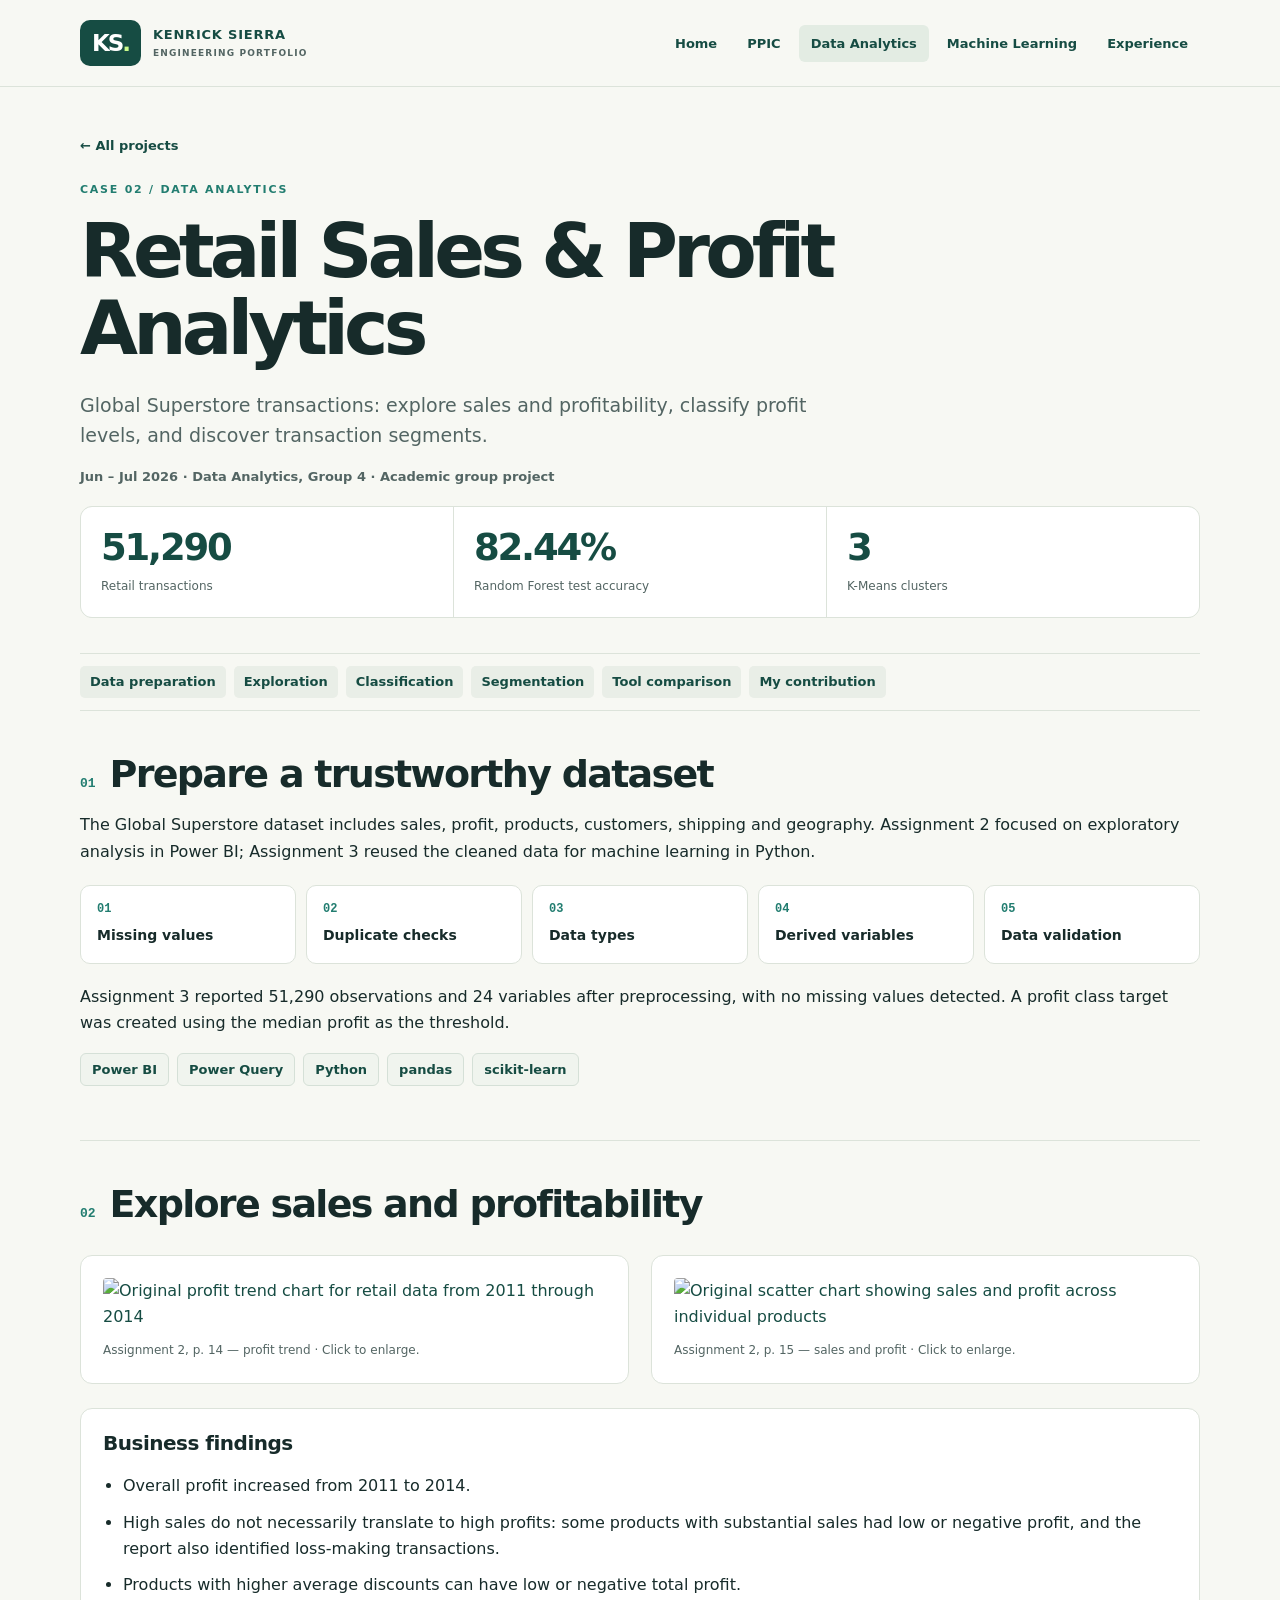
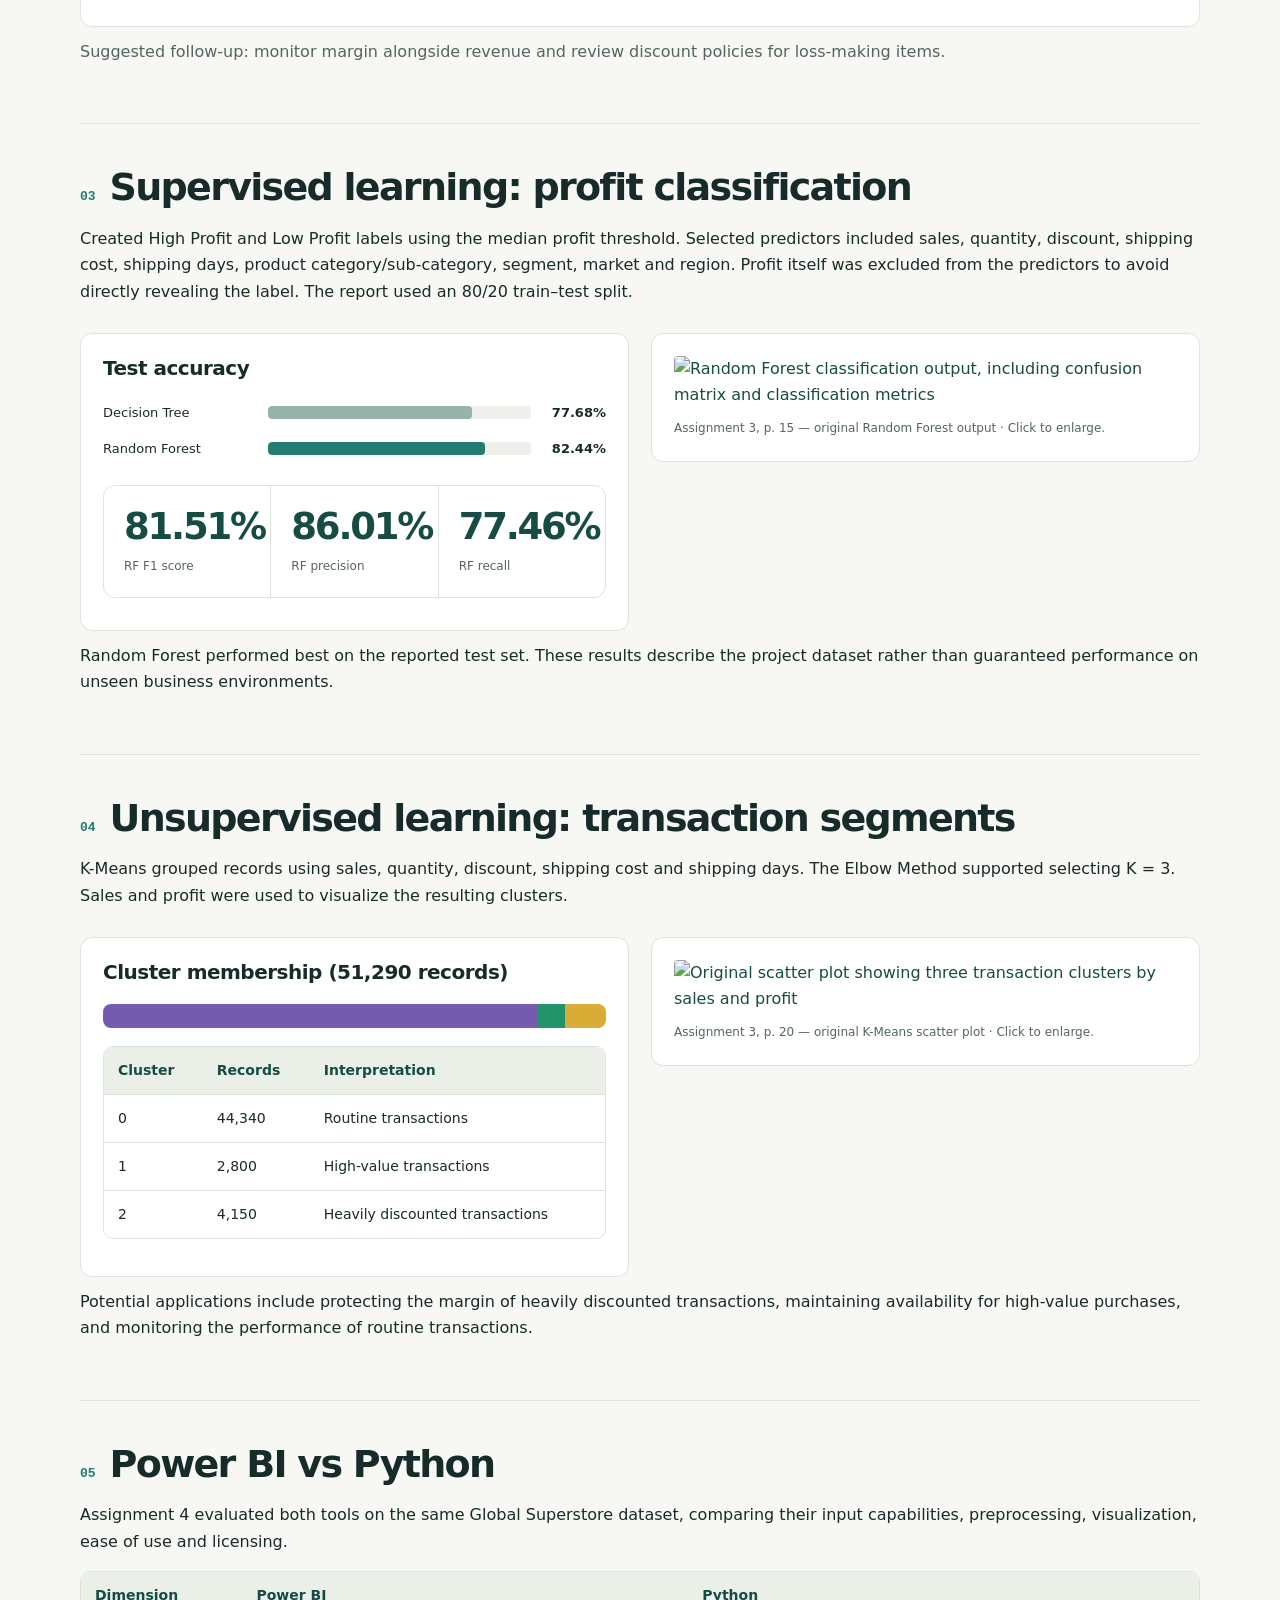
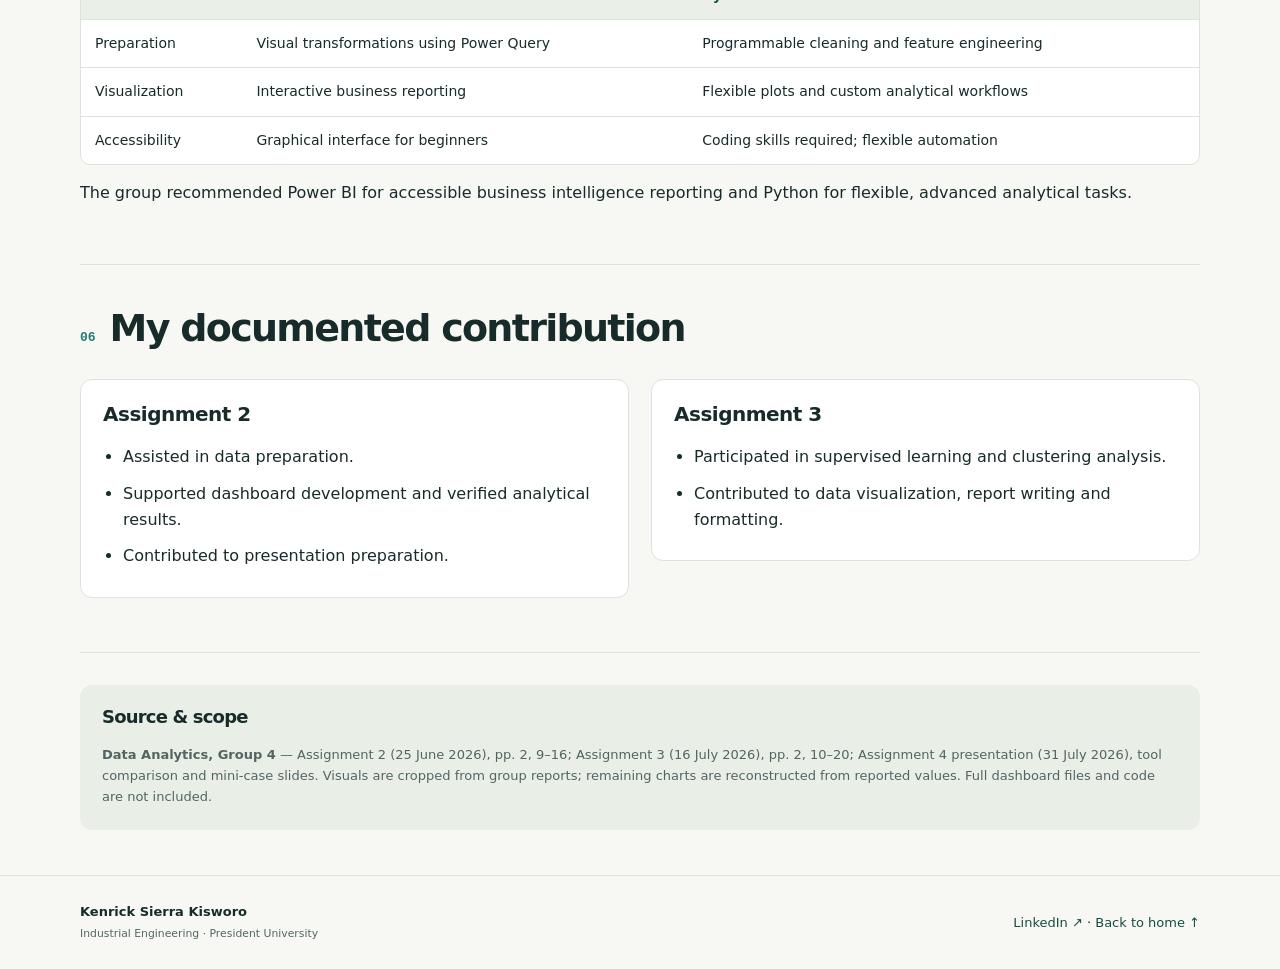
==== data-analytics.html @ 4f552303 "Add files via upload" ====
<!doctype html>
<html lang="en"><head><meta charset="utf-8"><meta name="viewport" content="width=device-width, initial-scale=1"><meta name="description" content="Retail Sales & Profit Analytics — academic portfolio of Kenrick Sierra Kisworo, Industrial Engineering."><title>Retail Sales & Profit Analytics | Kenrick Sierra Kisworo</title><link rel="stylesheet" href="style.css"></head>
<body><a class="skip" href="#main">Skip to content</a><header><div class="nav wrap"><a class="brand" href="index.html"><span class="monogram">KS<span>.</span></span><span>KENRICK SIERRA<small>ENGINEERING PORTFOLIO</small></span></a><nav aria-label="Main navigation"><a href="index.html">Home</a><a href="ppic.html">PPIC</a><a href="data-analytics.html" aria-current="page">Data Analytics</a><a href="machine-learning.html">Machine Learning</a><a href="experience.html">Experience</a></nav></div></header><main id="main" class="wrap"><section class="casehero"><a class="back" href="index.html#projects">← All projects</a><p class="eyebrow">CASE 02 / DATA ANALYTICS</p><h1>Retail Sales &amp; Profit Analytics</h1><p class="lead">Global Superstore transactions: explore sales and profitability, classify profit levels, and discover transaction segments.</p><p class="meta">Jun – Jul 2026 · Data Analytics, Group 4 · Academic group project</p><div class="metrics"><div><strong>51,290</strong><span>Retail transactions</span></div><div><strong>82.44%</strong><span>Random Forest test accuracy</span></div><div><strong>3</strong><span>K-Means clusters</span></div></div></section><div class="toc" aria-label="Contents"><a href="#prep">Data preparation</a><a href="#eda">Exploration</a><a href="#models">Classification</a><a href="#segments">Segmentation</a><a href="#tools">Tool comparison</a><a href="#role">My contribution</a></div><section class="chapter" id="prep"><div class="sectitle"><span>01</span><h2>Prepare a trustworthy dataset</h2></div><p>The Global Superstore dataset includes sales, profit, products, customers, shipping and geography. Assignment 2 focused on exploratory analysis in Power BI; Assignment 3 reused the cleaned data for machine learning in Python.</p><div class="steps"><div><b>01</b>Missing values</div><div><b>02</b>Duplicate checks</div><div><b>03</b>Data types</div><div><b>04</b>Derived variables</div><div><b>05</b>Data validation</div></div><p>Assignment 3 reported 51,290 observations and 24 variables after preprocessing, with no missing values detected. A profit class target was created using the median profit as the threshold.</p><div class="tags"><span>Power BI</span><span>Power Query</span><span>Python</span><span>pandas</span><span>scikit-learn</span></div></section><section class="chapter" id="eda"><div class="sectitle"><span>02</span><h2>Explore sales and profitability</h2></div><div class="two"><figure><a href="assets/retail-trend.png"><img src="assets/retail-trend.png" alt="Original profit trend chart for retail data from 2011 through 2014" loading="lazy"></a><figcaption>Assignment 2, p. 14 — profit trend · Click to enlarge.</figcaption></figure><figure><a href="assets/retail-sales-profit.png"><img src="assets/retail-sales-profit.png" alt="Original scatter chart showing sales and profit across individual products" loading="lazy"></a><figcaption>Assignment 2, p. 15 — sales and profit · Click to enlarge.</figcaption></figure></div><div class="panel"><h3>Business findings</h3><ul class="clean"><li>Overall profit increased from 2011 to 2014.</li><li>High sales do not necessarily translate to high profits: some products with substantial sales had low or negative profit, and the report also identified loss-making transactions.</li><li>Products with higher average discounts can have low or negative total profit.</li></ul></div><p class="muted">Suggested follow-up: monitor margin alongside revenue and review discount policies for loss-making items.</p></section><section class="chapter" id="models"><div class="sectitle"><span>03</span><h2>Supervised learning: profit classification</h2></div><p>Created High Profit and Low Profit labels using the median profit threshold. Selected predictors included sales, quantity, discount, shipping cost, shipping days, product category/sub-category, segment, market and region. Profit itself was excluded from the predictors to avoid directly revealing the label. The report used an 80/20 train–test split.</p><div class="two"><div class="panel"><h3>Test accuracy</h3><div class="bars"><div class="barrow"><span>Decision Tree</span><div class="track"><div class="fill " style="width:77.680%"></div></div><b>77.68%</b></div><div class="barrow"><span>Random Forest</span><div class="track"><div class="fill selected" style="width:82.440%"></div></div><b>82.44%</b></div></div><div class="metrics"><div><strong>81.51%</strong><span>RF F1 score</span></div><div><strong>86.01%</strong><span>RF precision</span></div><div><strong>77.46%</strong><span>RF recall</span></div></div></div><figure><a href="assets/retail-rf.png"><img src="assets/retail-rf.png" alt="Random Forest classification output, including confusion matrix and classification metrics" loading="lazy"></a><figcaption>Assignment 3, p. 15 — original Random Forest output · Click to enlarge.</figcaption></figure></div><p>Random Forest performed best on the reported test set. These results describe the project dataset rather than guaranteed performance on unseen business environments.</p></section><section class="chapter" id="segments"><div class="sectitle"><span>04</span><h2>Unsupervised learning: transaction segments</h2></div><p>K-Means grouped records using sales, quantity, discount, shipping cost and shipping days. The Elbow Method supported selecting K = 3. Sales and profit were used to visualize the resulting clusters.</p><div class="two"><div class="panel"><h3>Cluster membership (51,290 records)</h3><div class="stack"><i style="width:86.45%"></i><i style="width:5.46%"></i><i style="width:8.09%"></i></div><div class="tablewrap"><table><thead><tr><th scope="col">Cluster</th><th scope="col">Records</th><th scope="col">Interpretation</th></tr></thead><tbody><tr><td>0</td><td>44,340</td><td>Routine transactions</td></tr><tr><td>1</td><td>2,800</td><td>High-value transactions</td></tr><tr><td>2</td><td>4,150</td><td>Heavily discounted transactions</td></tr></tbody></table></div></div><figure><a href="assets/retail-clusters.png"><img src="assets/retail-clusters.png" alt="Original scatter plot showing three transaction clusters by sales and profit" loading="lazy"></a><figcaption>Assignment 3, p. 20 — original K-Means scatter plot · Click to enlarge.</figcaption></figure></div><p>Potential applications include protecting the margin of heavily discounted transactions, maintaining availability for high-value purchases, and monitoring the performance of routine transactions.</p></section><section class="chapter" id="tools"><div class="sectitle"><span>05</span><h2>Power BI vs Python</h2></div><p>Assignment 4 evaluated both tools on the same Global Superstore dataset, comparing their input capabilities, preprocessing, visualization, ease of use and licensing.</p><div class="tablewrap"><table><thead><tr><th scope="col">Dimension</th><th scope="col">Power BI</th><th scope="col">Python</th></tr></thead><tbody><tr><td>Preparation</td><td>Visual transformations using Power Query</td><td>Programmable cleaning and feature engineering</td></tr><tr><td>Visualization</td><td>Interactive business reporting</td><td>Flexible plots and custom analytical workflows</td></tr><tr><td>Accessibility</td><td>Graphical interface for beginners</td><td>Coding skills required; flexible automation</td></tr></tbody></table></div><p>The group recommended Power BI for accessible business intelligence reporting and Python for flexible, advanced analytical tasks.</p></section><section class="chapter" id="role"><div class="sectitle"><span>06</span><h2>My documented contribution</h2></div><div class="two"><div class="panel"><h3>Assignment 2</h3><ul class="clean"><li>Assisted in data preparation.</li><li>Supported dashboard development and verified analytical results.</li><li>Contributed to presentation preparation.</li></ul></div><div class="panel"><h3>Assignment 3</h3><ul class="clean"><li>Participated in supervised learning and clustering analysis.</li><li>Contributed to data visualization, report writing and formatting.</li></ul></div></div></section><section class="source"><h2>Source &amp; scope</h2><p><b>Data Analytics, Group 4</b> — Assignment 2 (25 June 2026), pp. 2, 9–16; Assignment 3 (16 July 2026), pp. 2, 10–20; Assignment 4 presentation (31 July 2026), tool comparison and mini-case slides. Visuals are cropped from group reports; remaining charts are reconstructed from reported values. Full dashboard files and code are not included.</p></section></main><footer><div class="wrap foot"><div><b>Kenrick Sierra Kisworo</b><br><small>Industrial Engineering · President University</small></div><div><a href="https://www.linkedin.com/in/kenrick-sierra-kisworo/">LinkedIn ↗</a> · <a href="index.html">Back to home ↑</a></div></div></footer></body></html>
---- style.css ----
/* Static, responsive portfolio. Change the palette here. */
:root{--ink:#172b2a;--muted:#536563;--paper:#f7f8f3;--white:#fff;--green:#164c43;--lime:#c9fa8b;--line:#dce3da;--teal:#227d70;--warm:#c18460;--max:1120px}*{box-sizing:border-box}html{scroll-behavior:smooth;scroll-padding-top:20px}body{margin:0;background:var(--paper);color:var(--ink);font:16px/1.65 system-ui,-apple-system,BlinkMacSystemFont,'Segoe UI',sans-serif}a{color:var(--green);text-decoration:none}a:hover{text-decoration:underline}a:focus-visible{outline:3px solid #ad710b;outline-offset:4px}img{max-width:100%;height:auto;display:block}.wrap{width:min(var(--max),calc(100% - 48px));margin:auto}.skip{position:absolute;left:-999px}.skip:focus{left:12px;top:12px;background:white;padding:10px;z-index:10}header{border-bottom:1px solid var(--line);background:var(--paper)}.nav{display:flex;align-items:center;justify-content:space-between;gap:20px;padding:20px 0}.brand{display:flex;gap:12px;align-items:center;line-height:1.15;font-size:13px;font-weight:800;letter-spacing:.06em;white-space:nowrap}.brand small{display:block;font-size:9px;color:var(--muted);margin-top:5px;letter-spacing:.13em}.monogram{display:grid;place-items:center;display:block;background:var(--green);color:white;font-size:23px;font-weight:800;padding:10px 12px;border-radius:10px;letter-spacing:-.09em}.monogram span{color:var(--lime)}nav{display:flex;gap:6px;flex-wrap:wrap;justify-content:flex-end}nav a{padding:8px 12px;border-radius:6px;font-size:13px;font-weight:650}nav a[aria-current=page]{background:#e3ece3}h1,h2,h3,p{margin-top:0}h1{font-size:clamp(42px,6vw,75px);line-height:1.03;letter-spacing:-.065em;margin-bottom:22px;font-weight:760}h1 em{font-style:normal;color:var(--teal)}h2{font-size:clamp(25px,3.5vw,38px);line-height:1.15;letter-spacing:-.045em;margin-bottom:16px}h3{font-size:20px;line-height:1.28;letter-spacing:-.025em;margin-bottom:12px}p{margin-bottom:16px}.eyebrow{font-size:11px;letter-spacing:.16em;font-weight:800;text-transform:uppercase;color:var(--teal);margin-bottom:14px}.lead{font-size:19px;line-height:1.6;color:var(--muted);max-width:780px}.hero{display:grid;grid-template-columns:1.25fr .75fr;gap:35px;align-items:center;padding:75px 0 45px}.heroart{background:var(--green);border-radius:22px;padding:25px;color:var(--lime);box-shadow:0 15px 40px #164c4315;overflow:hidden}.heroart svg{width:100%;display:block;margin:24px 0}.artlabel,.artfoot{font-size:10px;letter-spacing:.1em;font-weight:700}.artfoot{display:flex;justify-content:space-between;gap:8px;color:#e4eee5}.actions{display:flex;gap:12px;flex-wrap:wrap;margin-top:26px}.button{display:inline-block;border-radius:9px;background:var(--green);color:white;padding:12px 19px;font-weight:750;font-size:14px}.button.secondary{background:transparent;color:var(--green);border:1px solid #9cafa1}.button:hover{background:#276358;text-decoration:none;color:white}.metrics{display:grid;grid-template-columns:repeat(auto-fit,minmax(140px,1fr));gap:1px;border:1px solid var(--line);border-radius:12px;background:var(--line);overflow:hidden;margin:18px 0 10px}.metrics>div{background:var(--white);padding:20px}.metrics strong{display:block;font-size:clamp(24px,3vw,37px);line-height:1.15;letter-spacing:-.06em;color:var(--green);font-variant-numeric:tabular-nums}.metrics span{display:block;font-size:12px;color:var(--muted);margin-top:8px}.chapter{padding:42px 0;border-bottom:1px solid var(--line)}.sectitle{display:flex;align-items:baseline;gap:14px}.sectitle>span{font:700 13px/1.2 ui-monospace,monospace;color:var(--teal)}.muted,.small{color:var(--muted)}.small{font-size:13px;margin:12px 0 0}.projectgrid{display:grid;grid-template-columns:repeat(3,minmax(0,1fr));gap:18px;margin-top:24px}.project{display:flex;flex-direction:column;border:1px solid var(--line);border-radius:15px;overflow:hidden;background:white;color:var(--ink);transition:transform .18s,box-shadow .18s}.project:hover{transform:translateY(-4px);box-shadow:0 12px 30px #183a2812;text-decoration:none}.tile{height:180px;padding:20px;position:relative;overflow:hidden;background:var(--green);color:white}.tile>span{font:700 10px/1.3 ui-monospace,monospace;letter-spacing:.07em}.tile strong{display:block;font-size:47px;letter-spacing:-.07em;line-height:1.1;position:relative;z-index:1;margin-top:15px}.tile strong span{display:block;font-size:16px;letter-spacing:0;font-weight:500;color:#e0f2dd}.tile2{background:#345f6d}.tile3{background:#393f61}.mini{position:absolute;bottom:0;right:14px;width:42%;height:110px;display:flex;align-items:flex-end;gap:5px;opacity:.4}.mini i{display:block;background:var(--lime);width:18%;border-radius:3px 3px 0 0}.stripe{position:absolute;bottom:17px;right:10px;display:flex;flex-direction:column;gap:7px;opacity:.35;width:37%}.stripe i{background:#a8e9e7;height:13px;border-radius:3px}.stripe i:nth-child(2){width:65%}.stripe i:nth-child(3){width:83%}.matrixmini{position:absolute;bottom:15px;right:15px;display:grid;grid-template-columns:repeat(2,30px);gap:5px;opacity:.4}.matrixmini i{height:30px;background:#c9fa8b;border-radius:5px}.matrixmini i:nth-child(2),.matrixmini i:nth-child(3){opacity:.2}.projectbody{padding:22px;display:flex;flex-direction:column;flex:1}.projectbody p:not(.eyebrow){font-size:14px;color:var(--muted)}.arrow{font-weight:750;color:var(--teal);margin-top:auto;font-size:14px}.two{display:grid;grid-template-columns:repeat(2,minmax(0,1fr));gap:22px;align-items:start}.panel,figure{border:1px solid var(--line);background:white;padding:22px;border-radius:12px;margin:12px 0}.tags{display:flex;flex-wrap:wrap;gap:8px;margin:12px 0}.tags span{border:1px solid #d5e0d7;background:#f0f4ee;padding:5px 11px;border-radius:6px;font-size:13px;color:var(--green);font-weight:600}.casehero{padding:45px 0 25px}.casehero h1{max-width:1000px}.back{display:inline-block;font-size:13px;font-weight:700;margin-bottom:24px}.meta{color:var(--muted);font-size:13px;font-weight:600}.toc{display:flex;gap:8px;flex-wrap:wrap;border-block:1px solid var(--line);padding:12px 0}.toc a{font-size:13px;font-weight:700;padding:5px 10px;border-radius:5px;background:#e9eee7}.steps{display:grid;grid-template-columns:repeat(auto-fit,minmax(135px,1fr));gap:10px;margin:20px 0}.steps div{background:white;border:1px solid var(--line);border-radius:10px;padding:16px;font-weight:700;font-size:14px}.steps b{display:block;color:var(--teal);font:700 12px ui-monospace,monospace;margin-bottom:8px}.note{border-left:4px solid var(--teal);background:#e7f0e5;padding:15px 18px;border-radius:0 8px 8px 0;font-size:14px;margin:18px 0}.tablewrap{overflow-x:auto;border:1px solid var(--line);border-radius:10px;margin:15px 0}table{width:100%;border-collapse:collapse;text-align:left;font-size:14px;background:white}th,td{padding:12px 14px;border-bottom:1px solid var(--line);vertical-align:top}th{background:#eaf0e8;color:var(--green);font-weight:700}tbody tr:last-child td,tbody tr:last-child th{border-bottom:0}.bars{display:grid;gap:15px;padding:8px 0}.barrow{display:grid;grid-template-columns: minmax(95px,155px) 1fr 65px;gap:10px;align-items:center;font-size:13px}.barrow b{text-align:right;font-variant-numeric:tabular-nums}.track,.pairtrack{height:13px;background:#edf0eb;border-radius:4px;overflow:hidden}.fill{height:100%;background:#97b3aa;border-radius:4px}.fill.selected{background:var(--teal)}.legend{display:flex;gap:16px;flex-wrap:wrap;font-size:12px;color:var(--muted);margin-bottom:12px}.legend i{display:inline-block;width:10px;height:10px;border-radius:2px;margin-right:5px}.before{background:var(--warm)}.after{background:var(--teal)}.wcchart{display:grid;gap:10px}.wcrow{display:grid;grid-template-columns:55px 1fr 125px;align-items:center;gap:12px;font-size:12px;font-variant-numeric:tabular-nums}.pair{display:grid;gap:3px;position:relative}.pair:after{content:"";position:absolute;left:76.923%;height:100%;border-left:1px dashed #293b37;top:0}.pairtrack{height:8px}.pairtrack i{display:block;height:100%;border-radius:2px}.clean{padding-left:20px;margin:0}.clean li{padding:5px 0}.source{background:#e9eee7;border-radius:12px;padding:22px;margin:32px 0 45px;font-size:13px;color:var(--muted)}.source h2{font-size:18px;color:var(--ink)}.source p{margin-bottom:0}figure img{width:100%;object-fit:contain;border-radius:4px}figcaption{font-size:12px;color:var(--muted);padding-top:10px}.stack{display:flex;overflow:hidden;border-radius:8px;height:24px;margin:18px 0}.stack i:nth-child(1){background:#755bb0}.stack i:nth-child(2){background:#23936a}.stack i:nth-child(3){background:#d7ad36}.matrix{text-align:center}.matrix th{font-size:12px}.matrix td{font-size:18px;font-weight:750}.correct{background:#dfeee0;color:#205b40}.wrong{background:#f6e7df;color:#8b442a}.timeline{display:grid;gap:12px}.timeline article{padding:20px 22px;border:1px solid var(--line);background:white;border-radius:10px}.timeline article>span{font-size:11px;letter-spacing:.08em;color:var(--teal);font-weight:750}.timeline h3{margin:8px 0}.timeline p{margin:0}.foot{display:flex;justify-content:space-between;gap:15px;align-items:center;padding:25px 0;font-size:13px}.foot small{color:var(--muted)}footer{border-top:1px solid var(--line)}@media(max-width:820px){.hero{grid-template-columns:1fr;padding:45px 0 25px}.heroart{max-width:500px}.projectgrid{grid-template-columns:1fr 1fr}.nav{align-items:flex-start;flex-direction:column;gap:12px}nav{justify-content:flex-start}.two{grid-template-columns:1fr}.casehero{padding-top:30px}}@media(max-width:520px){.wrap{width:calc(100% - 32px)}.projectgrid{grid-template-columns:1fr}.metrics{grid-template-columns:1fr}.metrics>div{padding:15px}.heroart{padding:17px}.nav a{padding:6px 8px;font-size:12px}.brand{padding:0!important}.chapter{padding:30px 0}.panel,figure{padding:14px}.barrow{grid-template-columns:93px 1fr 58px;gap:6px;font-size:11px}.wcrow{grid-template-columns:44px 1fr 95px;gap:6px;font-size:10px}th,td{padding:9px;font-size:12px}.foot{flex-direction:column;align-items:flex-start}.lead{font-size:17px}}@media(prefers-reduced-motion:reduce){html{scroll-behavior:auto}.project{transition:none}}
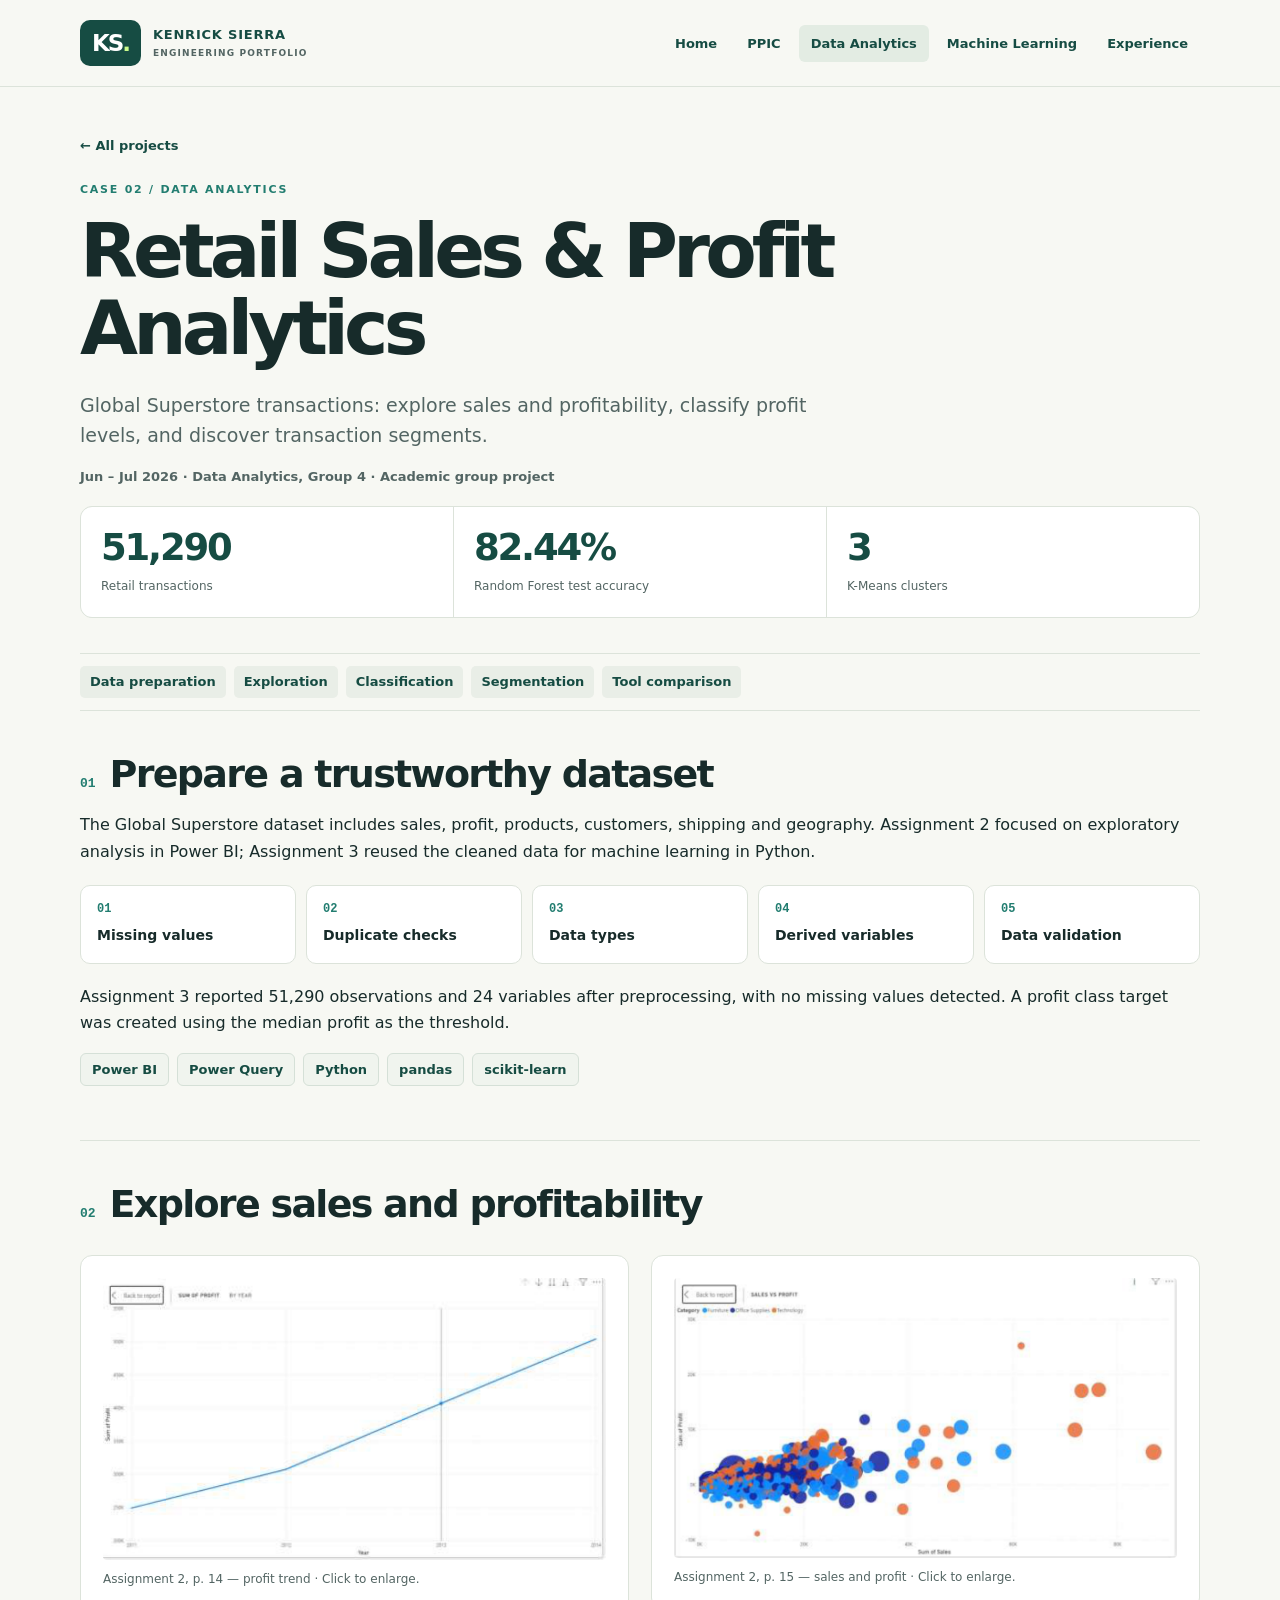
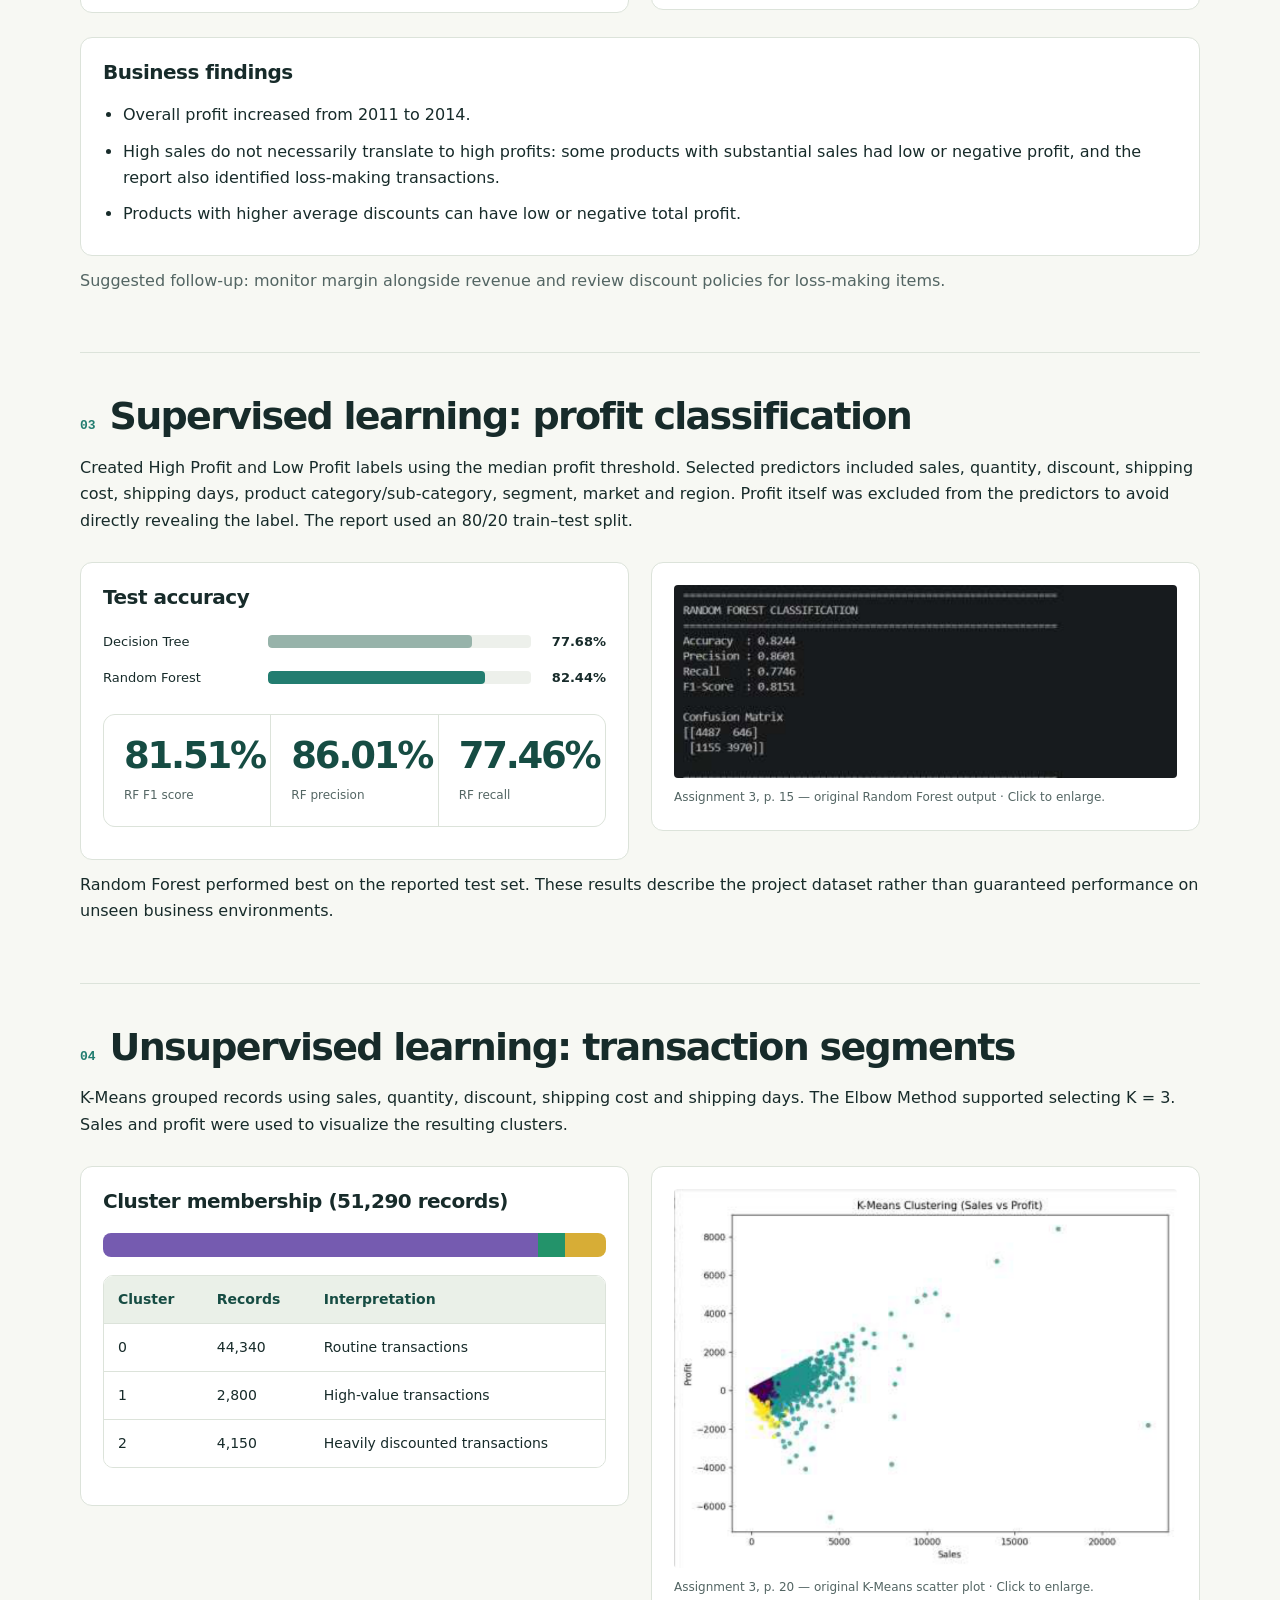
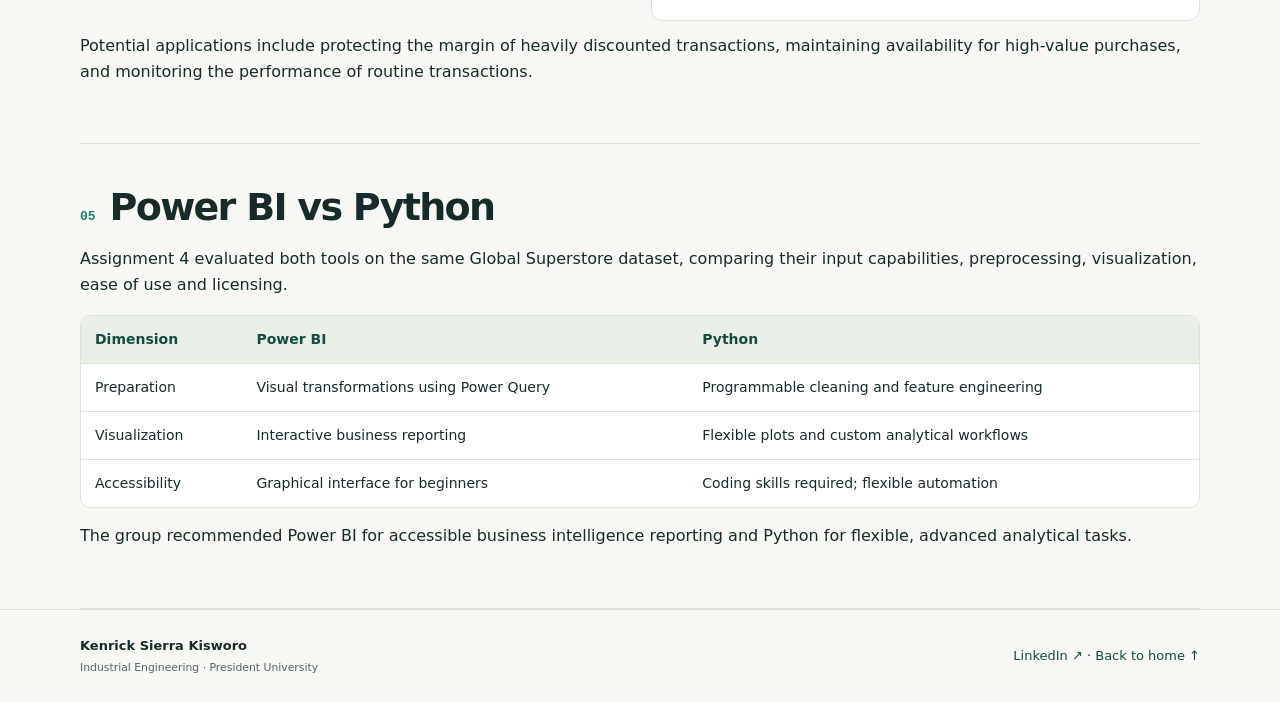
==== commit f09c7a51: "Rename data-analytics.html.txt to data-analytics.html" ====
--- a/data-analytics.html
+++ b/data-analytics.html
@@ -1,3 +1,25 @@
 <!doctype html>
-<html lang="en"><head><meta charset="utf-8"><meta name="viewport" content="width=device-width, initial-scale=1"><meta name="description" content="Retail Sales & Profit Analytics — academic portfolio of Kenrick Sierra Kisworo, Industrial Engineering."><title>Retail Sales & Profit Analytics | Kenrick Sierra Kisworo</title><link rel="stylesheet" href="style.css"></head>
-<body><a class="skip" href="#main">Skip to content</a><header><div class="nav wrap"><a class="brand" href="index.html"><span class="monogram">KS<span>.</span></span><span>KENRICK SIERRA<small>ENGINEERING PORTFOLIO</small></span></a><nav aria-label="Main navigation"><a href="index.html">Home</a><a href="ppic.html">PPIC</a><a href="data-analytics.html" aria-current="page">Data Analytics</a><a href="machine-learning.html">Machine Learning</a><a href="experience.html">Experience</a></nav></div></header><main id="main" class="wrap"><section class="casehero"><a class="back" href="index.html#projects">← All projects</a><p class="eyebrow">CASE 02 / DATA ANALYTICS</p><h1>Retail Sales &amp; Profit Analytics</h1><p class="lead">Global Superstore transactions: explore sales and profitability, classify profit levels, and discover transaction segments.</p><p class="meta">Jun – Jul 2026 · Data Analytics, Group 4 · Academic group project</p><div class="metrics"><div><strong>51,290</strong><span>Retail transactions</span></div><div><strong>82.44%</strong><span>Random Forest test accuracy</span></div><div><strong>3</strong><span>K-Means clusters</span></div></div></section><div class="toc" aria-label="Contents"><a href="#prep">Data preparation</a><a href="#eda">Exploration</a><a href="#models">Classification</a><a href="#segments">Segmentation</a><a href="#tools">Tool comparison</a><a href="#role">My contribution</a></div><section class="chapter" id="prep"><div class="sectitle"><span>01</span><h2>Prepare a trustworthy dataset</h2></div><p>The Global Superstore dataset includes sales, profit, products, customers, shipping and geography. Assignment 2 focused on exploratory analysis in Power BI; Assignment 3 reused the cleaned data for machine learning in Python.</p><div class="steps"><div><b>01</b>Missing values</div><div><b>02</b>Duplicate checks</div><div><b>03</b>Data types</div><div><b>04</b>Derived variables</div><div><b>05</b>Data validation</div></div><p>Assignment 3 reported 51,290 observations and 24 variables after preprocessing, with no missing values detected. A profit class target was created using the median profit as the threshold.</p><div class="tags"><span>Power BI</span><span>Power Query</span><span>Python</span><span>pandas</span><span>scikit-learn</span></div></section><section class="chapter" id="eda"><div class="sectitle"><span>02</span><h2>Explore sales and profitability</h2></div><div class="two"><figure><a href="assets/retail-trend.png"><img src="assets/retail-trend.png" alt="Original profit trend chart for retail data from 2011 through 2014" loading="lazy"></a><figcaption>Assignment 2, p. 14 — profit trend · Click to enlarge.</figcaption></figure><figure><a href="assets/retail-sales-profit.png"><img src="assets/retail-sales-profit.png" alt="Original scatter chart showing sales and profit across individual products" loading="lazy"></a><figcaption>Assignment 2, p. 15 — sales and profit · Click to enlarge.</figcaption></figure></div><div class="panel"><h3>Business findings</h3><ul class="clean"><li>Overall profit increased from 2011 to 2014.</li><li>High sales do not necessarily translate to high profits: some products with substantial sales had low or negative profit, and the report also identified loss-making transactions.</li><li>Products with higher average discounts can have low or negative total profit.</li></ul></div><p class="muted">Suggested follow-up: monitor margin alongside revenue and review discount policies for loss-making items.</p></section><section class="chapter" id="models"><div class="sectitle"><span>03</span><h2>Supervised learning: profit classification</h2></div><p>Created High Profit and Low Profit labels using the median profit threshold. Selected predictors included sales, quantity, discount, shipping cost, shipping days, product category/sub-category, segment, market and region. Profit itself was excluded from the predictors to avoid directly revealing the label. The report used an 80/20 train–test split.</p><div class="two"><div class="panel"><h3>Test accuracy</h3><div class="bars"><div class="barrow"><span>Decision Tree</span><div class="track"><div class="fill " style="width:77.680%"></div></div><b>77.68%</b></div><div class="barrow"><span>Random Forest</span><div class="track"><div class="fill selected" style="width:82.440%"></div></div><b>82.44%</b></div></div><div class="metrics"><div><strong>81.51%</strong><span>RF F1 score</span></div><div><strong>86.01%</strong><span>RF precision</span></div><div><strong>77.46%</strong><span>RF recall</span></div></div></div><figure><a href="assets/retail-rf.png"><img src="assets/retail-rf.png" alt="Random Forest classification output, including confusion matrix and classification metrics" loading="lazy"></a><figcaption>Assignment 3, p. 15 — original Random Forest output · Click to enlarge.</figcaption></figure></div><p>Random Forest performed best on the reported test set. These results describe the project dataset rather than guaranteed performance on unseen business environments.</p></section><section class="chapter" id="segments"><div class="sectitle"><span>04</span><h2>Unsupervised learning: transaction segments</h2></div><p>K-Means grouped records using sales, quantity, discount, shipping cost and shipping days. The Elbow Method supported selecting K = 3. Sales and profit were used to visualize the resulting clusters.</p><div class="two"><div class="panel"><h3>Cluster membership (51,290 records)</h3><div class="stack"><i style="width:86.45%"></i><i style="width:5.46%"></i><i style="width:8.09%"></i></div><div class="tablewrap"><table><thead><tr><th scope="col">Cluster</th><th scope="col">Records</th><th scope="col">Interpretation</th></tr></thead><tbody><tr><td>0</td><td>44,340</td><td>Routine transactions</td></tr><tr><td>1</td><td>2,800</td><td>High-value transactions</td></tr><tr><td>2</td><td>4,150</td><td>Heavily discounted transactions</td></tr></tbody></table></div></div><figure><a href="assets/retail-clusters.png"><img src="assets/retail-clusters.png" alt="Original scatter plot showing three transaction clusters by sales and profit" loading="lazy"></a><figcaption>Assignment 3, p. 20 — original K-Means scatter plot · Click to enlarge.</figcaption></figure></div><p>Potential applications include protecting the margin of heavily discounted transactions, maintaining availability for high-value purchases, and monitoring the performance of routine transactions.</p></section><section class="chapter" id="tools"><div class="sectitle"><span>05</span><h2>Power BI vs Python</h2></div><p>Assignment 4 evaluated both tools on the same Global Superstore dataset, comparing their input capabilities, preprocessing, visualization, ease of use and licensing.</p><div class="tablewrap"><table><thead><tr><th scope="col">Dimension</th><th scope="col">Power BI</th><th scope="col">Python</th></tr></thead><tbody><tr><td>Preparation</td><td>Visual transformations using Power Query</td><td>Programmable cleaning and feature engineering</td></tr><tr><td>Visualization</td><td>Interactive business reporting</td><td>Flexible plots and custom analytical workflows</td></tr><tr><td>Accessibility</td><td>Graphical interface for beginners</td><td>Coding skills required; flexible automation</td></tr></tbody></table></div><p>The group recommended Power BI for accessible business intelligence reporting and Python for flexible, advanced analytical tasks.</p></section><section class="chapter" id="role"><div class="sectitle"><span>06</span><h2>My documented contribution</h2></div><div class="two"><div class="panel"><h3>Assignment 2</h3><ul class="clean"><li>Assisted in data preparation.</li><li>Supported dashboard development and verified analytical results.</li><li>Contributed to presentation preparation.</li></ul></div><div class="panel"><h3>Assignment 3</h3><ul class="clean"><li>Participated in supervised learning and clustering analysis.</li><li>Contributed to data visualization, report writing and formatting.</li></ul></div></div></section><section class="source"><h2>Source &amp; scope</h2><p><b>Data Analytics, Group 4</b> — Assignment 2 (25 June 2026), pp. 2, 9–16; Assignment 3 (16 July 2026), pp. 2, 10–20; Assignment 4 presentation (31 July 2026), tool comparison and mini-case slides. Visuals are cropped from group reports; remaining charts are reconstructed from reported values. Full dashboard files and code are not included.</p></section></main><footer><div class="wrap foot"><div><b>Kenrick Sierra Kisworo</b><br><small>Industrial Engineering · President University</small></div><div><a href="https://www.linkedin.com/in/kenrick-sierra-kisworo/">LinkedIn ↗</a> · <a href="index.html">Back to home ↑</a></div></div></footer></body></html>+<html lang="en">
+<head><meta charset="utf-8"><meta name="viewport" content="width=device-width, initial-scale=1"><meta name="description" content="Retail Sales & Profit Analytics — academic portfolio of Kenrick Sierra Kisworo, Industrial Engineering."><title>Retail Sales & Profit Analytics | Kenrick Sierra Kisworo</title><link rel="stylesheet" href="style.css">
+</head>
+<body><a class="skip" href="#main">Skip to content</a>
+<header><div class="nav wrap"><a class="brand" href="index.html"><span class="monogram">KS<span>.</span></span><span>KENRICK SIERRA<small>ENGINEERING PORTFOLIO</small></span></a><nav aria-label="Main navigation"><a href="index.html">Home</a><a href="ppic.html">PPIC</a><a href="data-analytics.html" aria-current="page">Data Analytics</a><a href="machine-learning.html">Machine Learning</a><a href="experience.html">Experience</a></nav></div>
+</header>
+<main id="main" class="wrap">
+<section class="casehero"><a class="back" href="index.html#projects">← All projects</a><p class="eyebrow">CASE 02 / DATA ANALYTICS</p><h1>Retail Sales &amp; Profit Analytics</h1><p class="lead">Global Superstore transactions: explore sales and profitability, classify profit levels, and discover transaction segments.</p><p class="meta">Jun – Jul 2026 · Data Analytics, Group 4 · Academic group project</p><div class="metrics"><div><strong>51,290</strong><span>Retail transactions</span></div><div><strong>82.44%</strong><span>Random Forest test accuracy</span></div><div><strong>3</strong><span>K-Means clusters</span></div></div>
+</section><div class="toc" aria-label="Contents"><a href="#prep">Data preparation</a><a href="#eda">Exploration</a><a href="#models">Classification</a><a href="#segments">Segmentation</a><a href="#tools">Tool comparison</a></div>
+<section class="chapter" id="prep"><div class="sectitle"><span>01</span><h2>Prepare a trustworthy dataset</h2></div><p>The Global Superstore dataset includes sales, profit, products, customers, shipping and geography. Assignment 2 focused on exploratory analysis in Power BI; Assignment 3 reused the cleaned data for machine learning in Python.</p><div class="steps"><div><b>01</b>Missing values</div><div><b>02</b>Duplicate checks</div><div><b>03</b>Data types</div><div><b>04</b>Derived variables</div><div><b>05</b>Data validation</div></div><p>Assignment 3 reported 51,290 observations and 24 variables after preprocessing, with no missing values detected. A profit class target was created using the median profit as the threshold.</p><div class="tags"><span>Power BI</span><span>Power Query</span><span>Python</span><span>pandas</span><span>scikit-learn</span></div>
+</section>
+<section class="chapter" id="eda"><div class="sectitle"><span>02</span><h2>Explore sales and profitability</h2></div><div class="two"><figure><a href="./assets/retail-trend.png"><img src="./assets/retail-trend.png" alt="Original profit trend chart for retail data from 2011 through 2014" loading="lazy"></a><figcaption>Assignment 2, p. 14 — profit trend · Click to enlarge.</figcaption></figure><figure><a href="./assets/retail-sales-profit.png"><img src="./assets/retail-sales-profit.png" alt="Original scatter chart showing sales and profit across individual products" loading="lazy"></a><figcaption>Assignment 2, p. 15 — sales and profit · Click to enlarge.</figcaption></figure></div><div class="panel"><h3>Business findings</h3><ul class="clean"><li>Overall profit increased from 2011 to 2014.</li><li>High sales do not necessarily translate to high profits: some products with substantial sales had low or negative profit, and the report also identified loss-making transactions.</li><li>Products with higher average discounts can have low or negative total profit.</li></ul></div><p class="muted">Suggested follow-up: monitor margin alongside revenue and review discount policies for loss-making items.</p>
+</section>
+<section class="chapter" id="models"><div class="sectitle"><span>03</span><h2>Supervised learning: profit classification</h2></div><p>Created High Profit and Low Profit labels using the median profit threshold. Selected predictors included sales, quantity, discount, shipping cost, shipping days, product category/sub-category, segment, market and region. Profit itself was excluded from the predictors to avoid directly revealing the label. The report used an 80/20 train–test split.</p><div class="two"><div class="panel"><h3>Test accuracy</h3><div class="bars"><div class="barrow"><span>Decision Tree</span><div class="track"><div class="fill " style="width:77.680%"></div></div><b>77.68%</b></div><div class="barrow"><span>Random Forest</span><div class="track"><div class="fill selected" style="width:82.440%"></div></div><b>82.44%</b></div></div><div class="metrics"><div><strong>81.51%</strong><span>RF F1 score</span></div><div><strong>86.01%</strong><span>RF precision</span></div><div><strong>77.46%</strong><span>RF recall</span></div></div></div><figure><a href="./assets/retail-rf.png"><img src="./assets/retail-rf.png" alt="Random Forest classification output, including confusion matrix and classification metrics" loading="lazy"></a><figcaption>Assignment 3, p. 15 — original Random Forest output · Click to enlarge.</figcaption></figure></div><p>Random Forest performed best on the reported test set. These results describe the project dataset rather than guaranteed performance on unseen business environments.</p>
+</section>
+<section class="chapter" id="segments"><div class="sectitle"><span>04</span><h2>Unsupervised learning: transaction segments</h2></div><p>K-Means grouped records using sales, quantity, discount, shipping cost and shipping days. The Elbow Method supported selecting K = 3. Sales and profit were used to visualize the resulting clusters.</p><div class="two"><div class="panel"><h3>Cluster membership (51,290 records)</h3><div class="stack"><i style="width:86.45%"></i><i style="width:5.46%"></i><i style="width:8.09%"></i></div><div class="tablewrap"><table><thead><tr><th scope="col">Cluster</th><th scope="col">Records</th><th scope="col">Interpretation</th></tr></thead><tbody><tr><td>0</td><td>44,340</td><td>Routine transactions</td></tr><tr><td>1</td><td>2,800</td><td>High-value transactions</td></tr><tr><td>2</td><td>4,150</td><td>Heavily discounted transactions</td></tr></tbody></table></div></div><figure><a href="./assets/retail-clusters.png"><img src="./assets/retail-clusters.png" alt="Original scatter plot showing three transaction clusters by sales and profit" loading="lazy"></a><figcaption>Assignment 3, p. 20 — original K-Means scatter plot · Click to enlarge.</figcaption></figure></div><p>Potential applications include protecting the margin of heavily discounted transactions, maintaining availability for high-value purchases, and monitoring the performance of routine transactions.</p>
+</section>
+<section class="chapter" id="tools"><div class="sectitle"><span>05</span><h2>Power BI vs Python</h2></div><p>Assignment 4 evaluated both tools on the same Global Superstore dataset, comparing their input capabilities, preprocessing, visualization, ease of use and licensing.</p><div class="tablewrap"><table><thead><tr><th scope="col">Dimension</th><th scope="col">Power BI</th><th scope="col">Python</th></tr></thead><tbody><tr><td>Preparation</td><td>Visual transformations using Power Query</td><td>Programmable cleaning and feature engineering</td></tr><tr><td>Visualization</td><td>Interactive business reporting</td><td>Flexible plots and custom analytical workflows</td></tr><tr><td>Accessibility</td><td>Graphical interface for beginners</td><td>Coding skills required; flexible automation</td></tr></tbody></table></div><p>The group recommended Power BI for accessible business intelligence reporting and Python for flexible, advanced analytical tasks.</p>
+</section>
+</main>
+<footer><div class="wrap foot"><div><b>Kenrick Sierra Kisworo</b><br><small>Industrial Engineering · President University</small></div><div><a href="https://www.linkedin.com/in/kenrick-sierra-kisworo">LinkedIn ↗</a> · <a href="index.html">Back to home ↑</a></div></div>
+</footer>
+</body>
+</html>
